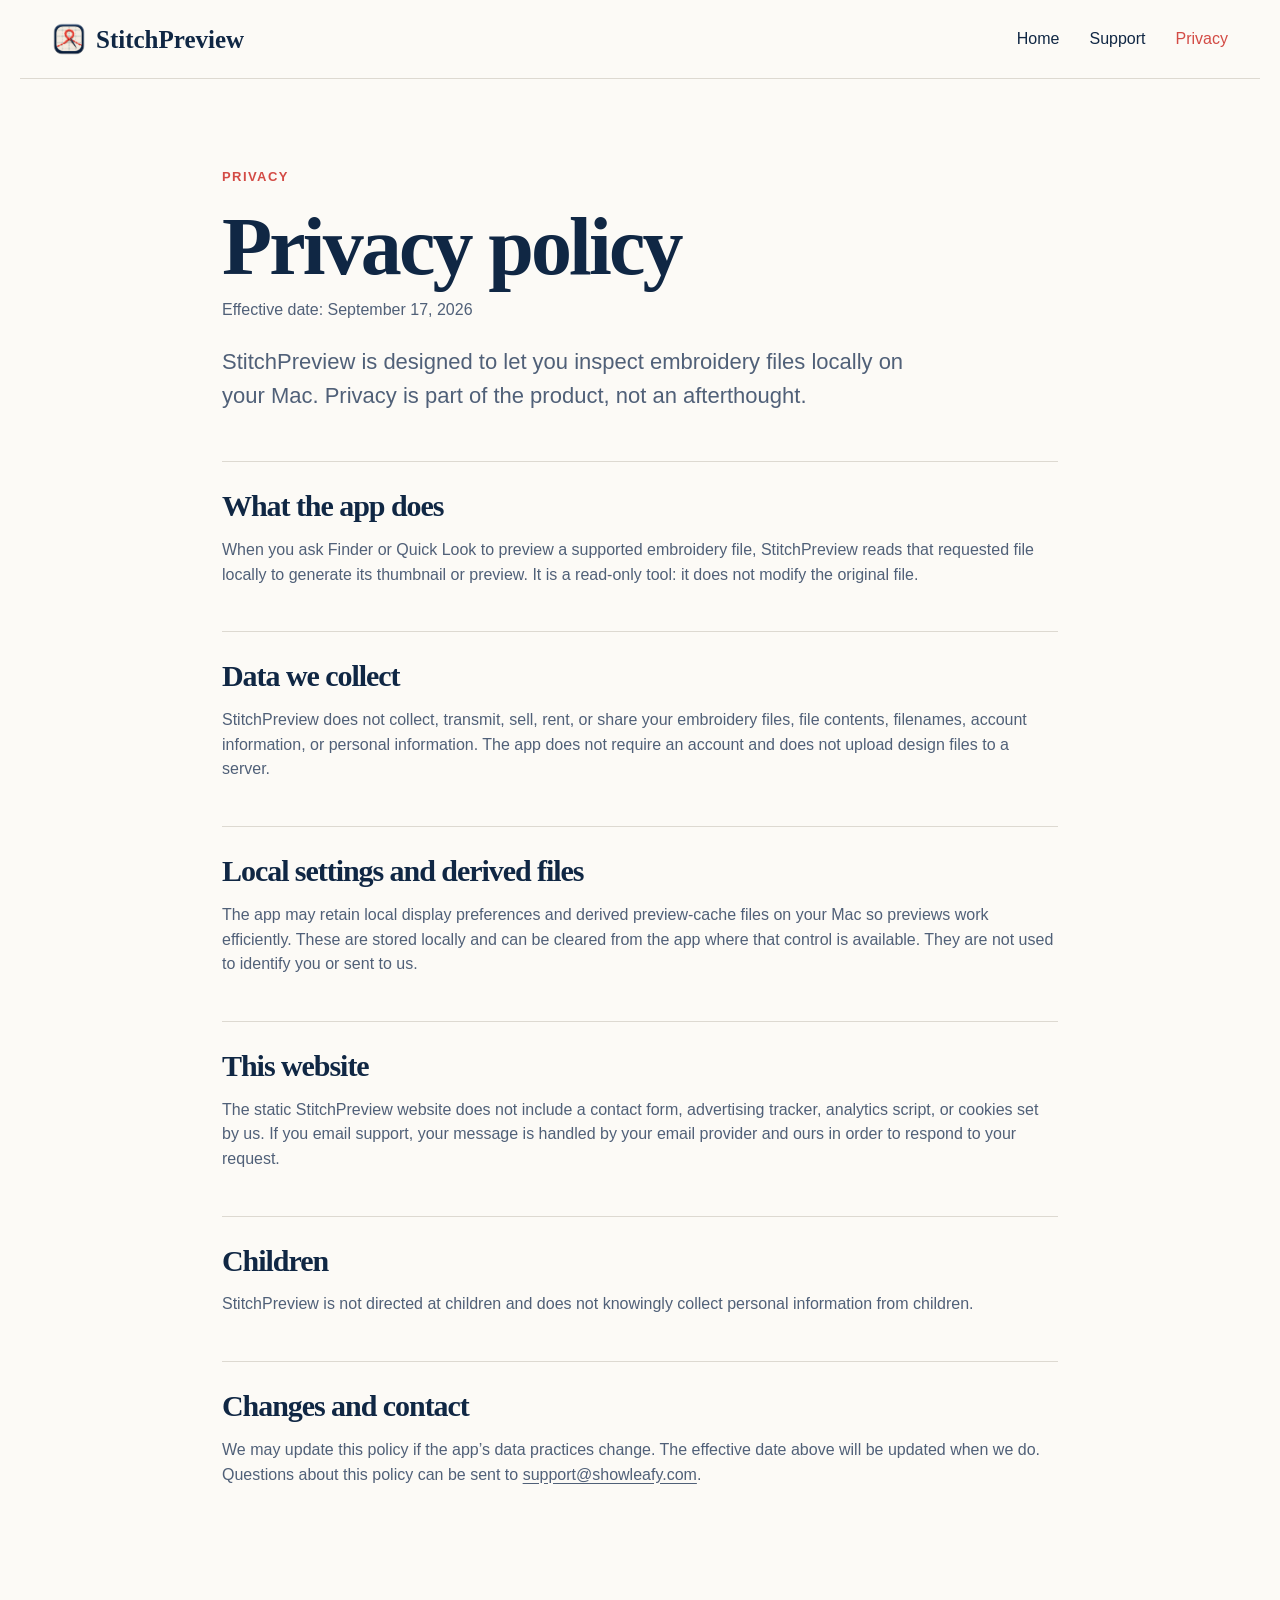
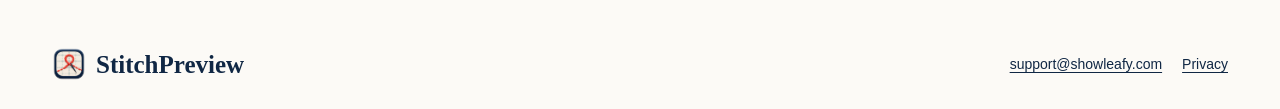
==== web/privacy/index.html @ 26f6e854 "feat: add local StitchPreview website" ====
<!doctype html>
<html lang="en"><head><meta charset="utf-8"><meta name="viewport" content="width=device-width, initial-scale=1"><meta name="description" content="StitchPreview privacy policy."><title>Privacy — StitchPreview</title><link rel="icon" href="../assets/stitchpreview-app-icon.png"><link rel="stylesheet" href="../styles.css"></head><body><header class="site-header"><a class="brand" href="../" aria-label="StitchPreview home"><img src="../assets/stitchpreview-app-icon.png" alt=""><span>StitchPreview</span></a><nav aria-label="Main navigation"><a href="../">Home</a><a href="../support/">Support</a><a aria-current="page" href="./">Privacy</a></nav></header><main class="content-page legal"><p class="overline">Privacy</p><h1>Privacy policy</h1><p class="effective">Effective date: September 17, 2026</p><p class="intro">StitchPreview is designed to let you inspect embroidery files locally on your Mac. Privacy is part of the product, not an afterthought.</p><section><h2>What the app does</h2><p>When you ask Finder or Quick Look to preview a supported embroidery file, StitchPreview reads that requested file locally to generate its thumbnail or preview. It is a read-only tool: it does not modify the original file.</p></section><section><h2>Data we collect</h2><p>StitchPreview does not collect, transmit, sell, rent, or share your embroidery files, file contents, filenames, account information, or personal information. The app does not require an account and does not upload design files to a server.</p></section><section><h2>Local settings and derived files</h2><p>The app may retain local display preferences and derived preview-cache files on your Mac so previews work efficiently. These are stored locally and can be cleared from the app where that control is available. They are not used to identify you or sent to us.</p></section><section><h2>This website</h2><p>The static StitchPreview website does not include a contact form, advertising tracker, analytics script, or cookies set by us. If you email support, your message is handled by your email provider and ours in order to respond to your request.</p></section><section><h2>Children</h2><p>StitchPreview is not directed at children and does not knowingly collect personal information from children.</p></section><section><h2>Changes and contact</h2><p>We may update this policy if the app’s data practices change. The effective date above will be updated when we do. Questions about this policy can be sent to <a href="mailto:support@showleafy.com">support@showleafy.com</a>.</p></section></main><footer><a class="brand" href="../"><img src="../assets/stitchpreview-app-icon.png" alt=""><span>StitchPreview</span></a><div><a href="mailto:support@showleafy.com">support@showleafy.com</a><a href="./">Privacy</a></div></footer></body></html>
---- web/styles.css ----
:root{--paper:#fcfaf6;--paper-deep:#f4efe6;--ink:#102744;--muted:#506078;--line:#ddd9d1;--coral:#d34b45;--teal:#4f8c91;--serif:Georgia,'Times New Roman',serif;--sans:-apple-system,BlinkMacSystemFont,'Segoe UI',sans-serif}*{box-sizing:border-box}html{scroll-behavior:smooth}body{margin:0;background:var(--paper);color:var(--ink);font:16px/1.55 var(--sans)}a{color:inherit;text-underline-offset:3px}.site-header,footer{display:flex;align-items:center;justify-content:space-between;gap:24px;max-width:1240px;margin:auto;padding:22px 32px;border-bottom:1px solid var(--line)}.brand{display:flex;align-items:center;gap:10px;text-decoration:none;font:700 25px/1 var(--serif)}.brand img{width:34px;height:34px;border-radius:9px}.site-header nav{display:flex;gap:30px}.site-header nav a{text-decoration:none;color:var(--ink)}.site-header nav a[aria-current=page],.site-header nav a:hover{color:var(--coral)}.hero{max-width:1240px;margin:auto;padding:80px 32px 72px;display:grid;grid-template-columns:.9fr 1.15fr;gap:50px;align-items:center;background:radial-gradient(circle at 4% 94%,#efd2c280 0 5%,transparent 5.2%),radial-gradient(circle at 95% 4%,#e6d6c180 0 9%,transparent 9.2%)}h1,h2{font-family:var(--serif);line-height:1.05;letter-spacing:-.035em;margin:0 0 18px}.hero h1{font-size:clamp(54px,6vw,90px)}.hero-copy>p{max-width:535px;font-size:22px;line-height:1.42}.actions{display:flex;flex-direction:column;align-items:flex-start;gap:20px;margin-top:32px}.button{display:inline-flex;align-items:center;justify-content:center;min-height:50px;padding:12px 22px;border-radius:12px;background:var(--coral);color:white;text-decoration:none;font-weight:650;box-shadow:0 10px 24px #b5403930}.button.disabled{cursor:default}.text-link{font-weight:650;text-decoration-thickness:1px}.preview-window{overflow:hidden;border:1px solid #d9d6cf;border-radius:16px;background:#fff;box-shadow:0 28px 55px #10274422}.window-top{height:52px;display:flex;align-items:center;gap:8px;padding:0 16px;border-bottom:1px solid #e5e5e5}.window-top span{width:12px;height:12px;border-radius:50%;background:#ef6258}.window-top span+span{background:#e8b632}.window-top span+span+span{background:#52b965}.window-top strong{margin:auto;font-size:13px}.window-body{display:grid;grid-template-columns:120px 1fr 205px;min-height:370px}.window-body aside{display:flex;flex-direction:column;gap:8px;padding:18px 14px;background:#f5f6f7;font-size:11px;color:#586477}.window-body aside b{margin-top:9px;font-size:10px;text-transform:uppercase;color:#8d96a3}.tag:before{content:'';display:inline-block;width:7px;height:7px;border-radius:50%;margin-right:6px;background:var(--coral)}.tag.teal:before{background:var(--teal)}.file-grid{display:grid;grid-template-columns:repeat(2,1fr);gap:11px;padding:22px;background:#fff}.file{display:flex;flex-direction:column;align-items:center;justify-content:center;gap:8px;border-radius:8px;font-size:10px}.file.selected{outline:2px solid #6ba8eb;background:#eff7ff}.flower{width:46px;height:46px;display:inline-block;border-radius:50%;background:radial-gradient(circle,#f5c84c 0 19%,transparent 20%),conic-gradient(from 0deg,#df5a55 0 11%,transparent 11% 16%,#df5a55 16% 28%,transparent 28% 33%,#df5a55 33% 45%,transparent 45% 50%,#df5a55 50% 62%,transparent 62% 67%,#df5a55 67% 79%,transparent 79% 84%,#df5a55 84% 96%,transparent 96%);filter:drop-shadow(0 2px 2px #10274422)}.flower.blue{background:radial-gradient(circle,#f5c84c 0 16%,transparent 17%),conic-gradient(#5b8eb0 0 10%,transparent 10% 17%,#5b8eb0 17% 27%,transparent 27% 34%,#5b8eb0 34% 44%,transparent 44% 51%,#5b8eb0 51% 61%,transparent 61% 68%,#5b8eb0 68% 78%,transparent 78% 85%,#5b8eb0 85% 95%,transparent 95%)}.flower.green{background:radial-gradient(circle,#eab65c 0 16%,transparent 17%),conic-gradient(#6e9c72 0 10%,transparent 10% 17%,#6e9c72 17% 27%,transparent 27% 34%,#6e9c72 34% 44%,transparent 44% 51%,#6e9c72 51% 61%,transparent 61% 68%,#6e9c72 68% 78%,transparent 78% 85%,#6e9c72 85% 95%,transparent 95%)}.flower.coral{background:radial-gradient(circle,#fff3e2 0 16%,transparent 17%),conic-gradient(#de856a 0 10%,transparent 10% 17%,#de856a 17% 27%,transparent 27% 34%,#de856a 34% 44%,transparent 44% 51%,#de856a 51% 61%,transparent 61% 68%,#de856a 68% 78%,transparent 78% 85%,#de856a 85% 95%,transparent 95%)}.large{width:125px;height:125px}.inspector{padding:18px;background:#fcfcfc;border-left:1px solid #e5e5e5}.fabric{display:flex;align-items:center;justify-content:center;min-height:135px;background:#f4eee3;border:1px solid #e6dccb;border-radius:7px}.inspector h2{margin:16px 0 2px;font:700 16px var(--sans);letter-spacing:0}.inspector p{margin:0;color:#687489;font-size:11px}.inspector dl{border-top:1px solid #ddd;margin-top:14px;padding-top:8px;font-size:11px}.inspector dl div{display:flex;justify-content:space-between}.inspector dt{color:#637087}.inspector dd{margin:0}.feature-pair{display:grid;grid-template-columns:1fr 1fr;max-width:1240px;margin:auto;border-top:1px solid var(--line)}.feature-pair article{display:flex;align-items:center;gap:26px;padding:52px 52px;border-right:1px solid var(--line)}.feature-pair article:last-child{border:0}.feature-pair h2,.privacy-band h2{font-size:31px}.feature-pair p,.privacy-band p{margin:0;color:var(--muted)}.mini-files{display:grid;grid-template-columns:repeat(2,50px);gap:8px;padding:13px;border:1px solid #dedbd5;border-radius:16px;background:#fff;box-shadow:0 10px 24px #10274412}.mini-files .flower{width:45px;height:45px}.quicklook{position:relative;display:grid;place-items:center;width:120px;height:120px;background:#f2ede4;border:1px solid #dedbd5;border-radius:16px;box-shadow:0 10px 24px #10274412}.quicklook .flower{width:82px;height:82px}.quicklook span{position:absolute;right:-12px;bottom:-12px;width:38px;height:38px;display:grid;place-items:center;background:#fff;border:1px solid #ddd;border-radius:50%;font-size:22px}.privacy-band{display:grid;grid-template-columns:auto 1fr auto;align-items:center;gap:25px;max-width:1240px;margin:auto;padding:48px 52px;border-top:1px solid var(--line);border-bottom:1px solid var(--line)}.lock{display:grid;place-items:center;width:72px;height:72px;border-radius:50%;background:#f4dfda;color:var(--coral);font-size:36px}.availability{text-align:center;padding:65px 24px;background:var(--paper-deep)}.availability p{font:32px/1.15 var(--serif);margin:0 0 14px}.availability a{color:var(--coral);font-weight:650}footer{border:0;padding-block:28px}footer>div{display:flex;gap:20px;font-size:14px}.content-page{max-width:900px;margin:auto;padding:88px 32px}.overline{color:var(--coral);font-size:13px;font-weight:750;letter-spacing:.11em;text-transform:uppercase;margin:0 0 17px}.content-page h1{font-size:clamp(54px,7vw,82px);max-width:780px}.intro{max-width:720px;font-size:22px;color:var(--muted)}.contact-callout{margin:54px 0 48px;padding:38px;background:var(--ink);color:#fff;border-radius:18px}.contact-callout h2{font-size:35px}.contact-callout p{font-size:18px;max-width:650px}.contact-callout .button{margin-top:8px;background:var(--coral)}.support-grid{display:grid;grid-template-columns:1fr 1fr;gap:0;border-top:1px solid var(--line);border-left:1px solid var(--line)}.support-grid article{padding:32px;border-right:1px solid var(--line);border-bottom:1px solid var(--line)}.support-grid h2,.legal h2{font-size:30px}.support-grid p,.support-grid ol,.legal section p{color:var(--muted)}.support-grid ol{padding-left:20px}.effective{color:var(--muted);margin-top:-10px}.legal section{padding:28px 0;border-top:1px solid var(--line)}.legal section:first-of-type{margin-top:48px}.legal h2{margin-bottom:10px}@media(max-width:840px){.site-header,footer{padding:18px 20px}.hero{grid-template-columns:1fr;padding:55px 20px}.preview-window{max-width:600px}.feature-pair{grid-template-columns:1fr}.feature-pair article{border-right:0;border-bottom:1px solid var(--line);padding:38px 26px}.privacy-band{grid-template-columns:auto 1fr;padding:38px 26px}.privacy-band .text-link{grid-column:2}.support-grid{grid-template-columns:1fr}.content-page{padding:60px 22px}.window-body{grid-template-columns:90px 1fr}.inspector{display:none}}@media(max-width:520px){.site-header nav{gap:14px;font-size:14px}.brand{font-size:21px}.hero h1{font-size:52px}.window-body aside{display:none}.window-body{grid-template-columns:1fr}.file-grid{grid-template-columns:repeat(4,1fr);padding:16px}.file .flower{width:36px;height:36px}.feature-pair article{flex-direction:column;align-items:flex-start}.privacy-band{grid-template-columns:auto 1fr}.privacy-band h2{font-size:28px}footer{align-items:flex-start;flex-direction:column}footer>div{flex-direction:column;gap:5px}.support-grid article{padding:26px}.content-page h1{font-size:52px}}
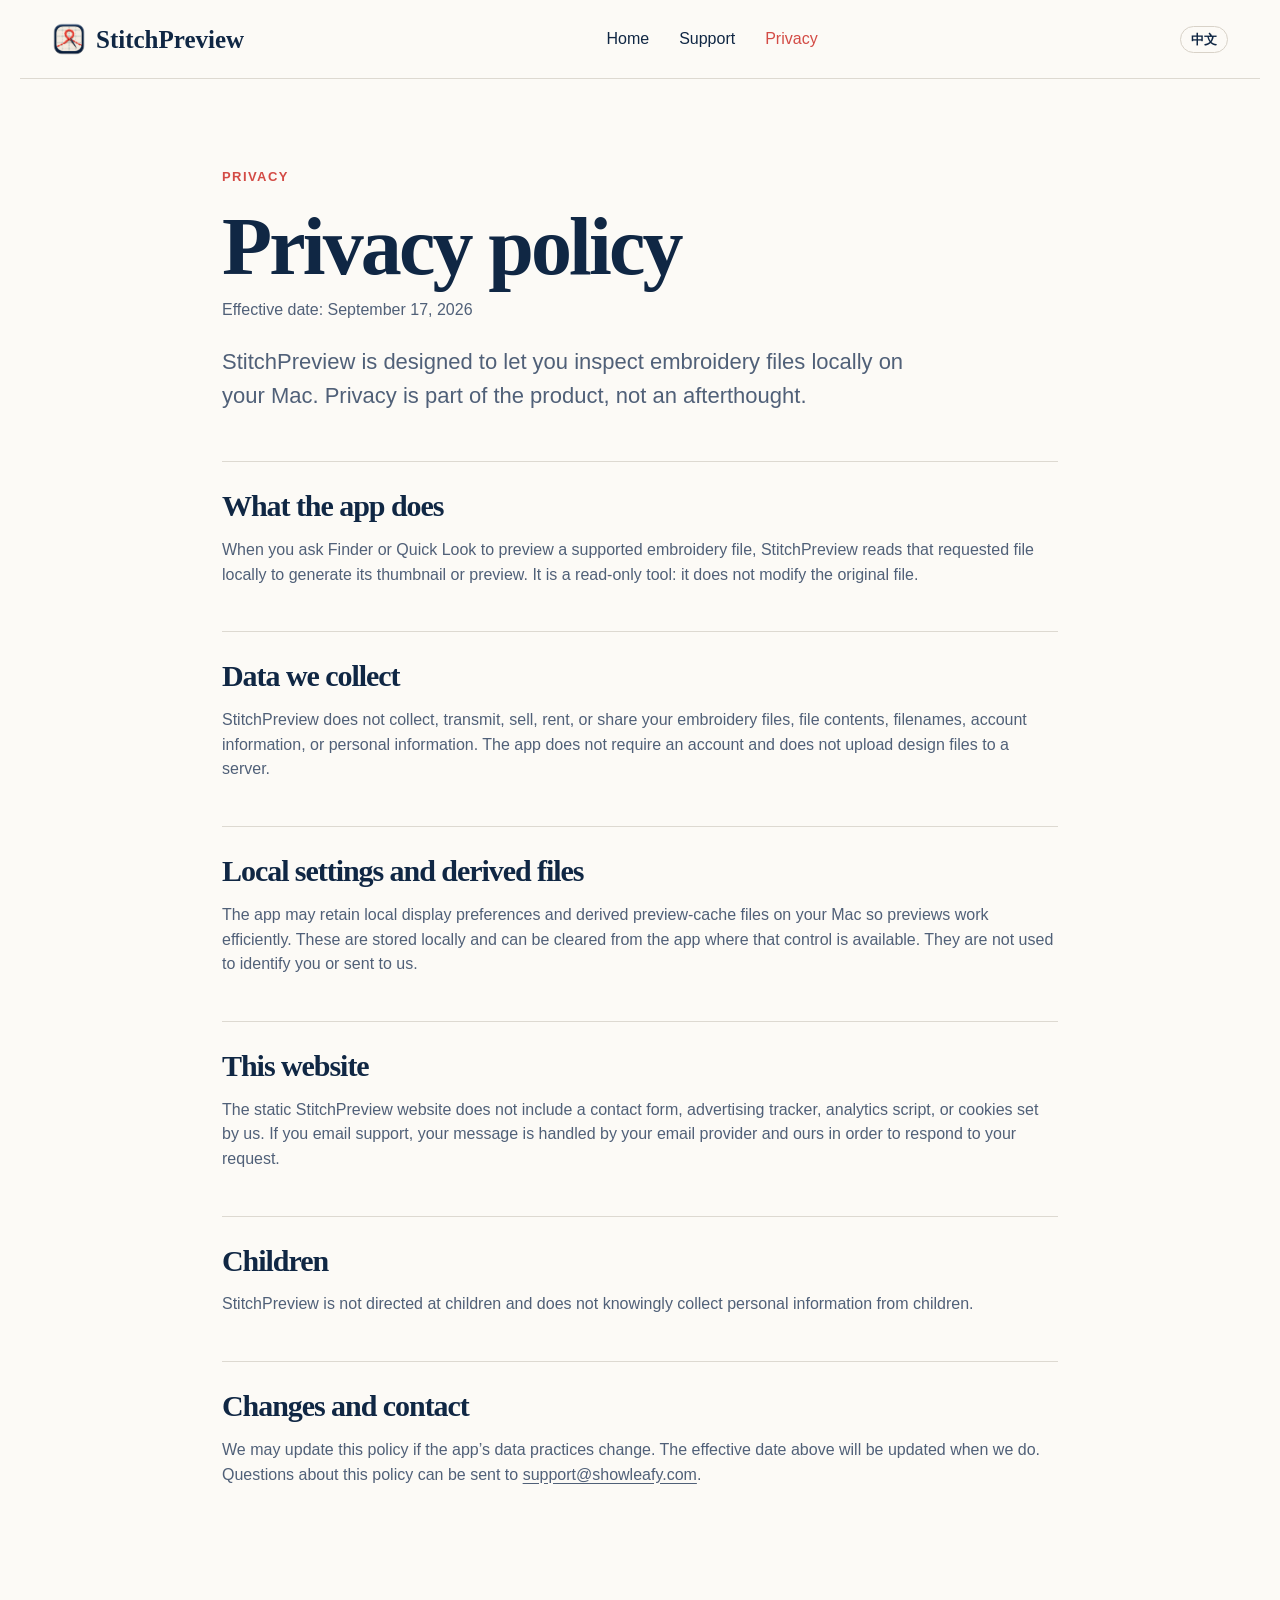
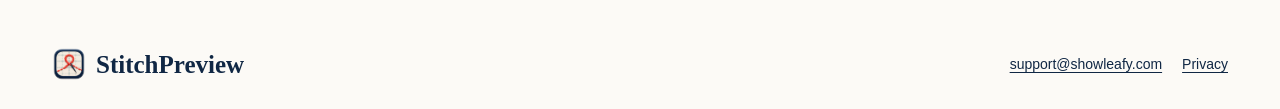
==== commit 81033cf1: "feat: add Simplified Chinese website toggle" ====
--- a/web/privacy/index.html
+++ b/web/privacy/index.html
@@ -1,2 +1,3 @@
 <!doctype html>
+<script defer src="../language-toggle.js" data-i18n="languageRuntime"></script>
 <html lang="en"><head><meta charset="utf-8"><meta name="viewport" content="width=device-width, initial-scale=1"><meta name="description" content="StitchPreview privacy policy."><title>Privacy — StitchPreview</title><link rel="icon" href="../assets/stitchpreview-app-icon.png"><link rel="stylesheet" href="../styles.css"></head><body><header class="site-header"><a class="brand" href="../" aria-label="StitchPreview home"><img src="../assets/stitchpreview-app-icon.png" alt=""><span>StitchPreview</span></a><nav aria-label="Main navigation"><a href="../">Home</a><a href="../support/">Support</a><a aria-current="page" href="./">Privacy</a></nav></header><main class="content-page legal"><p class="overline">Privacy</p><h1>Privacy policy</h1><p class="effective">Effective date: September 17, 2026</p><p class="intro">StitchPreview is designed to let you inspect embroidery files locally on your Mac. Privacy is part of the product, not an afterthought.</p><section><h2>What the app does</h2><p>When you ask Finder or Quick Look to preview a supported embroidery file, StitchPreview reads that requested file locally to generate its thumbnail or preview. It is a read-only tool: it does not modify the original file.</p></section><section><h2>Data we collect</h2><p>StitchPreview does not collect, transmit, sell, rent, or share your embroidery files, file contents, filenames, account information, or personal information. The app does not require an account and does not upload design files to a server.</p></section><section><h2>Local settings and derived files</h2><p>The app may retain local display preferences and derived preview-cache files on your Mac so previews work efficiently. These are stored locally and can be cleared from the app where that control is available. They are not used to identify you or sent to us.</p></section><section><h2>This website</h2><p>The static StitchPreview website does not include a contact form, advertising tracker, analytics script, or cookies set by us. If you email support, your message is handled by your email provider and ours in order to respond to your request.</p></section><section><h2>Children</h2><p>StitchPreview is not directed at children and does not knowingly collect personal information from children.</p></section><section><h2>Changes and contact</h2><p>We may update this policy if the app’s data practices change. The effective date above will be updated when we do. Questions about this policy can be sent to <a href="mailto:support@showleafy.com">support@showleafy.com</a>.</p></section></main><footer><a class="brand" href="../"><img src="../assets/stitchpreview-app-icon.png" alt=""><span>StitchPreview</span></a><div><a href="mailto:support@showleafy.com">support@showleafy.com</a><a href="./">Privacy</a></div></footer></body></html>
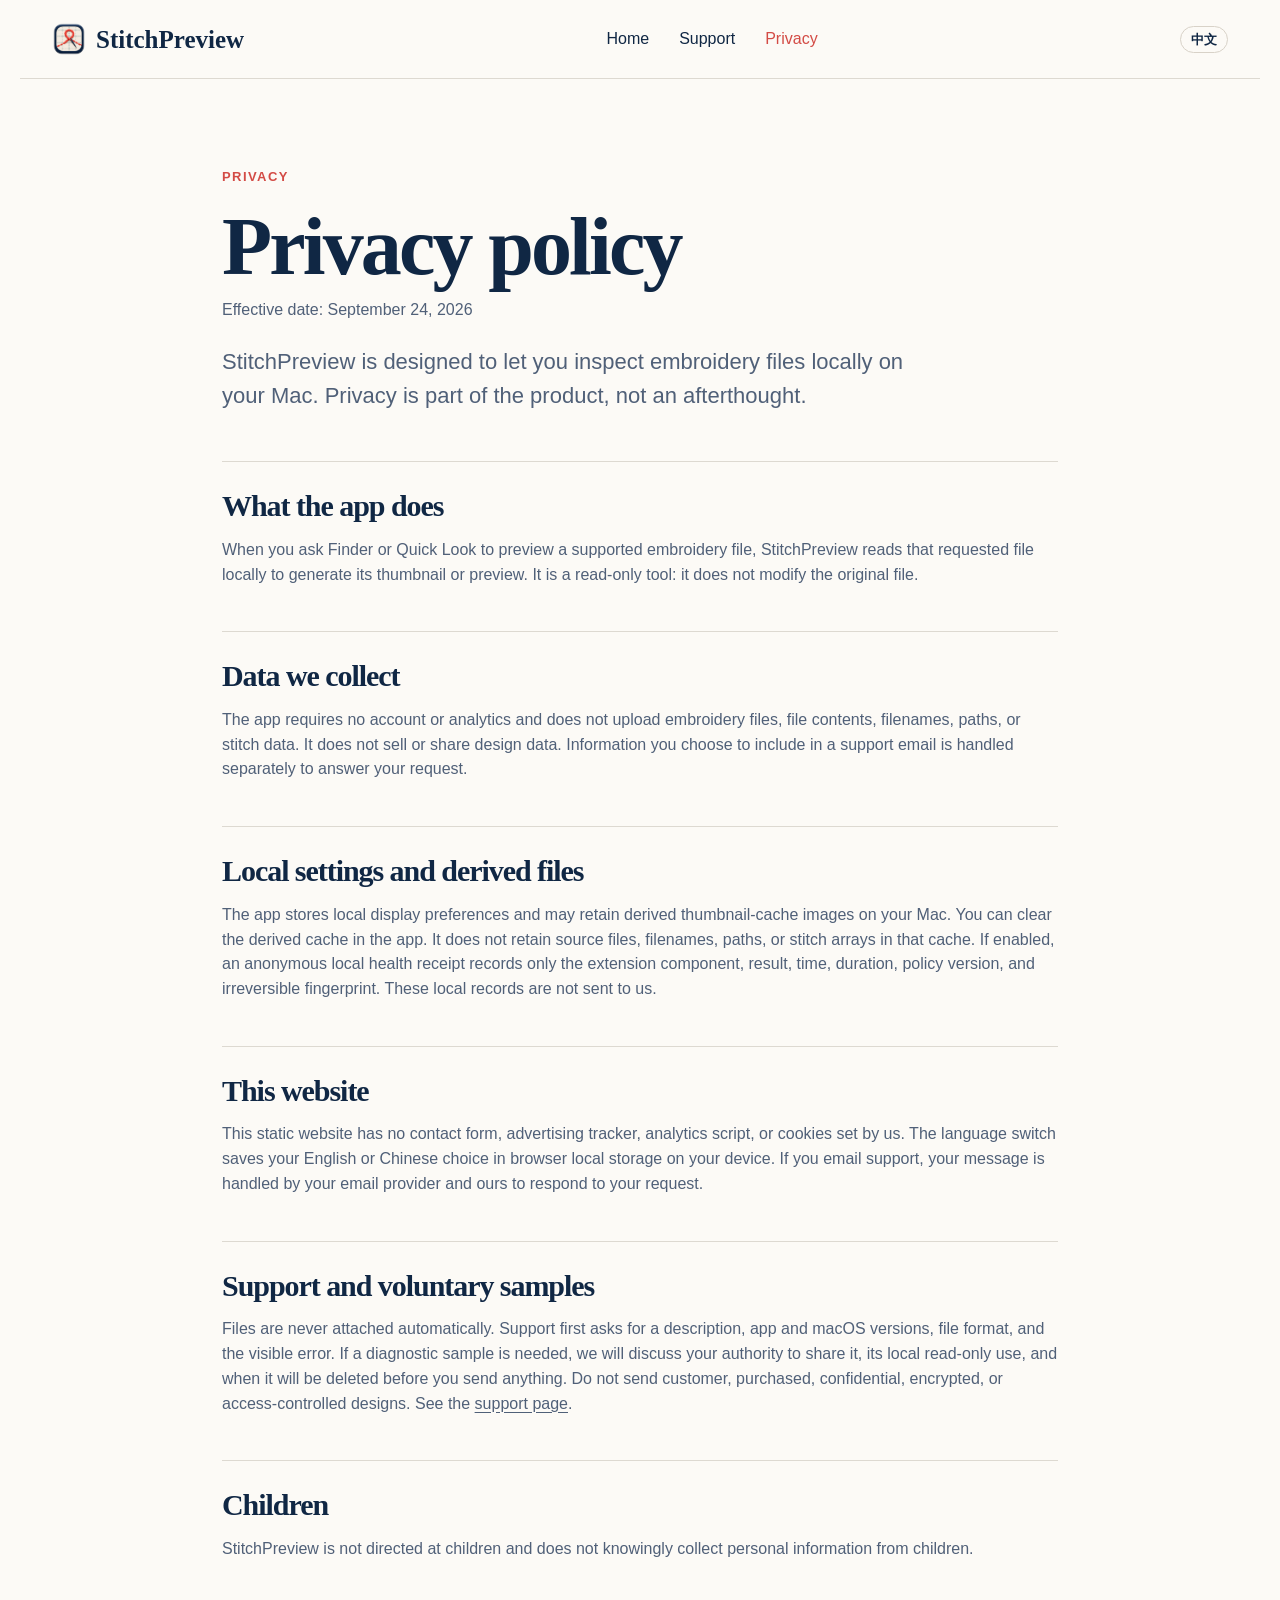
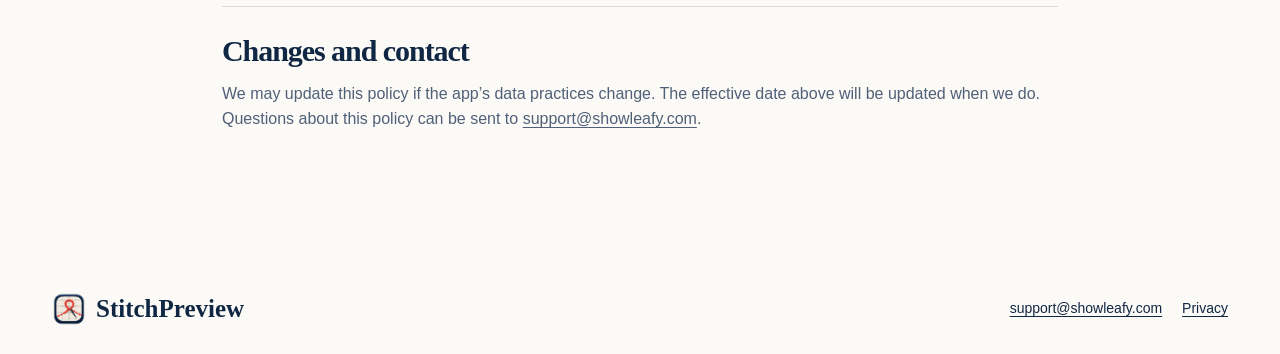
==== commit b1f5853e: "WEB-CONTENT-001: align site copy with admitted formats and privacy" ====
--- a/web/privacy/index.html
+++ b/web/privacy/index.html
@@ -1,3 +1,3 @@
 <!doctype html>
 <script defer src="../language-toggle.js" data-i18n="languageRuntime"></script>
-<html lang="en"><head><meta charset="utf-8"><meta name="viewport" content="width=device-width, initial-scale=1"><meta name="description" content="StitchPreview privacy policy."><title>Privacy — StitchPreview</title><link rel="icon" href="../assets/stitchpreview-app-icon.png"><link rel="stylesheet" href="../styles.css"></head><body><header class="site-header"><a class="brand" href="../" aria-label="StitchPreview home"><img src="../assets/stitchpreview-app-icon.png" alt=""><span>StitchPreview</span></a><nav aria-label="Main navigation"><a href="../">Home</a><a href="../support/">Support</a><a aria-current="page" href="./">Privacy</a></nav></header><main class="content-page legal"><p class="overline">Privacy</p><h1>Privacy policy</h1><p class="effective">Effective date: September 17, 2026</p><p class="intro">StitchPreview is designed to let you inspect embroidery files locally on your Mac. Privacy is part of the product, not an afterthought.</p><section><h2>What the app does</h2><p>When you ask Finder or Quick Look to preview a supported embroidery file, StitchPreview reads that requested file locally to generate its thumbnail or preview. It is a read-only tool: it does not modify the original file.</p></section><section><h2>Data we collect</h2><p>StitchPreview does not collect, transmit, sell, rent, or share your embroidery files, file contents, filenames, account information, or personal information. The app does not require an account and does not upload design files to a server.</p></section><section><h2>Local settings and derived files</h2><p>The app may retain local display preferences and derived preview-cache files on your Mac so previews work efficiently. These are stored locally and can be cleared from the app where that control is available. They are not used to identify you or sent to us.</p></section><section><h2>This website</h2><p>The static StitchPreview website does not include a contact form, advertising tracker, analytics script, or cookies set by us. If you email support, your message is handled by your email provider and ours in order to respond to your request.</p></section><section><h2>Children</h2><p>StitchPreview is not directed at children and does not knowingly collect personal information from children.</p></section><section><h2>Changes and contact</h2><p>We may update this policy if the app’s data practices change. The effective date above will be updated when we do. Questions about this policy can be sent to <a href="mailto:support@showleafy.com">support@showleafy.com</a>.</p></section></main><footer><a class="brand" href="../"><img src="../assets/stitchpreview-app-icon.png" alt=""><span>StitchPreview</span></a><div><a href="mailto:support@showleafy.com">support@showleafy.com</a><a href="./">Privacy</a></div></footer></body></html>
+<html lang="en"><head><meta charset="utf-8"><meta name="viewport" content="width=device-width, initial-scale=1"><meta name="description" content="StitchPreview privacy policy."><title>Privacy — StitchPreview</title><link rel="icon" href="../assets/stitchpreview-app-icon.png"><link rel="stylesheet" href="../styles.css"></head><body><header class="site-header"><a class="brand" href="../" aria-label="StitchPreview home"><img src="../assets/stitchpreview-app-icon.png" alt=""><span>StitchPreview</span></a><nav aria-label="Main navigation"><a href="../">Home</a><a href="../support/">Support</a><a aria-current="page" href="./">Privacy</a></nav></header><main class="content-page legal"><p class="overline">Privacy</p><h1>Privacy policy</h1><p class="effective">Effective date: September 24, 2026</p><p class="intro">StitchPreview is designed to let you inspect embroidery files locally on your Mac. Privacy is part of the product, not an afterthought.</p><section><h2>What the app does</h2><p>When you ask Finder or Quick Look to preview a supported embroidery file, StitchPreview reads that requested file locally to generate its thumbnail or preview. It is a read-only tool: it does not modify the original file.</p></section><section><h2>Data we collect</h2><p>The app requires no account or analytics and does not upload embroidery files, file contents, filenames, paths, or stitch data. It does not sell or share design data. Information you choose to include in a support email is handled separately to answer your request.</p></section><section><h2>Local settings and derived files</h2><p>The app stores local display preferences and may retain derived thumbnail-cache images on your Mac. You can clear the derived cache in the app. It does not retain source files, filenames, paths, or stitch arrays in that cache. If enabled, an anonymous local health receipt records only the extension component, result, time, duration, policy version, and irreversible fingerprint. These local records are not sent to us.</p></section><section><h2>This website</h2><p>This static website has no contact form, advertising tracker, analytics script, or cookies set by us. The language switch saves your English or Chinese choice in browser local storage on your device. If you email support, your message is handled by your email provider and ours to respond to your request.</p></section><section><h2>Support and voluntary samples</h2><p>Files are never attached automatically. Support first asks for a description, app and macOS versions, file format, and the visible error. If a diagnostic sample is needed, we will discuss your authority to share it, its local read-only use, and when it will be deleted before you send anything. Do not send customer, purchased, confidential, encrypted, or access-controlled designs. See the <a href="../support/">support page</a>.</p></section><section><h2>Children</h2><p>StitchPreview is not directed at children and does not knowingly collect personal information from children.</p></section><section><h2>Changes and contact</h2><p>We may update this policy if the app’s data practices change. The effective date above will be updated when we do. Questions about this policy can be sent to <a href="mailto:support@showleafy.com">support@showleafy.com</a>.</p></section></main><footer><a class="brand" href="../"><img src="../assets/stitchpreview-app-icon.png" alt=""><span>StitchPreview</span></a><div><a href="mailto:support@showleafy.com">support@showleafy.com</a><a href="./">Privacy</a></div></footer></body></html>
--- a/web/styles.css
+++ b/web/styles.css
@@ -1 +1,4 @@
 :root{--paper:#fcfaf6;--paper-deep:#f4efe6;--ink:#102744;--muted:#506078;--line:#ddd9d1;--coral:#d34b45;--teal:#4f8c91;--serif:Georgia,'Times New Roman',serif;--sans:-apple-system,BlinkMacSystemFont,'Segoe UI',sans-serif}*{box-sizing:border-box}html{scroll-behavior:smooth}body{margin:0;background:var(--paper);color:var(--ink);font:16px/1.55 var(--sans)}a{color:inherit;text-underline-offset:3px}.site-header,footer{display:flex;align-items:center;justify-content:space-between;gap:24px;max-width:1240px;margin:auto;padding:22px 32px;border-bottom:1px solid var(--line)}.brand{display:flex;align-items:center;gap:10px;text-decoration:none;font:700 25px/1 var(--serif)}.brand img{width:34px;height:34px;border-radius:9px}.site-header nav{display:flex;gap:30px}.site-header nav a{text-decoration:none;color:var(--ink)}.site-header nav a[aria-current=page],.site-header nav a:hover{color:var(--coral)}.hero{max-width:1240px;margin:auto;padding:80px 32px 72px;display:grid;grid-template-columns:.9fr 1.15fr;gap:50px;align-items:center;background:radial-gradient(circle at 4% 94%,#efd2c280 0 5%,transparent 5.2%),radial-gradient(circle at 95% 4%,#e6d6c180 0 9%,transparent 9.2%)}h1,h2{font-family:var(--serif);line-height:1.05;letter-spacing:-.035em;margin:0 0 18px}.hero h1{font-size:clamp(54px,6vw,90px)}.hero-copy>p{max-width:535px;font-size:22px;line-height:1.42}.actions{display:flex;flex-direction:column;align-items:flex-start;gap:20px;margin-top:32px}.button{display:inline-flex;align-items:center;justify-content:center;min-height:50px;padding:12px 22px;border-radius:12px;background:var(--coral);color:white;text-decoration:none;font-weight:650;box-shadow:0 10px 24px #b5403930}.button.disabled{cursor:default}.text-link{font-weight:650;text-decoration-thickness:1px}.preview-window{overflow:hidden;border:1px solid #d9d6cf;border-radius:16px;background:#fff;box-shadow:0 28px 55px #10274422}.window-top{height:52px;display:flex;align-items:center;gap:8px;padding:0 16px;border-bottom:1px solid #e5e5e5}.window-top span{width:12px;height:12px;border-radius:50%;background:#ef6258}.window-top span+span{background:#e8b632}.window-top span+span+span{background:#52b965}.window-top strong{margin:auto;font-size:13px}.window-body{display:grid;grid-template-columns:120px 1fr 205px;min-height:370px}.window-body aside{display:flex;flex-direction:column;gap:8px;padding:18px 14px;background:#f5f6f7;font-size:11px;color:#586477}.window-body aside b{margin-top:9px;font-size:10px;text-transform:uppercase;color:#8d96a3}.tag:before{content:'';display:inline-block;width:7px;height:7px;border-radius:50%;margin-right:6px;background:var(--coral)}.tag.teal:before{background:var(--teal)}.file-grid{display:grid;grid-template-columns:repeat(2,1fr);gap:11px;padding:22px;background:#fff}.file{display:flex;flex-direction:column;align-items:center;justify-content:center;gap:8px;border-radius:8px;font-size:10px}.file.selected{outline:2px solid #6ba8eb;background:#eff7ff}.flower{width:46px;height:46px;display:inline-block;border-radius:50%;background:radial-gradient(circle,#f5c84c 0 19%,transparent 20%),conic-gradient(from 0deg,#df5a55 0 11%,transparent 11% 16%,#df5a55 16% 28%,transparent 28% 33%,#df5a55 33% 45%,transparent 45% 50%,#df5a55 50% 62%,transparent 62% 67%,#df5a55 67% 79%,transparent 79% 84%,#df5a55 84% 96%,transparent 96%);filter:drop-shadow(0 2px 2px #10274422)}.flower.blue{background:radial-gradient(circle,#f5c84c 0 16%,transparent 17%),conic-gradient(#5b8eb0 0 10%,transparent 10% 17%,#5b8eb0 17% 27%,transparent 27% 34%,#5b8eb0 34% 44%,transparent 44% 51%,#5b8eb0 51% 61%,transparent 61% 68%,#5b8eb0 68% 78%,transparent 78% 85%,#5b8eb0 85% 95%,transparent 95%)}.flower.green{background:radial-gradient(circle,#eab65c 0 16%,transparent 17%),conic-gradient(#6e9c72 0 10%,transparent 10% 17%,#6e9c72 17% 27%,transparent 27% 34%,#6e9c72 34% 44%,transparent 44% 51%,#6e9c72 51% 61%,transparent 61% 68%,#6e9c72 68% 78%,transparent 78% 85%,#6e9c72 85% 95%,transparent 95%)}.flower.coral{background:radial-gradient(circle,#fff3e2 0 16%,transparent 17%),conic-gradient(#de856a 0 10%,transparent 10% 17%,#de856a 17% 27%,transparent 27% 34%,#de856a 34% 44%,transparent 44% 51%,#de856a 51% 61%,transparent 61% 68%,#de856a 68% 78%,transparent 78% 85%,#de856a 85% 95%,transparent 95%)}.large{width:125px;height:125px}.inspector{padding:18px;background:#fcfcfc;border-left:1px solid #e5e5e5}.fabric{display:flex;align-items:center;justify-content:center;min-height:135px;background:#f4eee3;border:1px solid #e6dccb;border-radius:7px}.inspector h2{margin:16px 0 2px;font:700 16px var(--sans);letter-spacing:0}.inspector p{margin:0;color:#687489;font-size:11px}.inspector dl{border-top:1px solid #ddd;margin-top:14px;padding-top:8px;font-size:11px}.inspector dl div{display:flex;justify-content:space-between}.inspector dt{color:#637087}.inspector dd{margin:0}.feature-pair{display:grid;grid-template-columns:1fr 1fr;max-width:1240px;margin:auto;border-top:1px solid var(--line)}.feature-pair article{display:flex;align-items:center;gap:26px;padding:52px 52px;border-right:1px solid var(--line)}.feature-pair article:last-child{border:0}.feature-pair h2,.privacy-band h2{font-size:31px}.feature-pair p,.privacy-band p{margin:0;color:var(--muted)}.mini-files{display:grid;grid-template-columns:repeat(2,50px);gap:8px;padding:13px;border:1px solid #dedbd5;border-radius:16px;background:#fff;box-shadow:0 10px 24px #10274412}.mini-files .flower{width:45px;height:45px}.quicklook{position:relative;display:grid;place-items:center;width:120px;height:120px;background:#f2ede4;border:1px solid #dedbd5;border-radius:16px;box-shadow:0 10px 24px #10274412}.quicklook .flower{width:82px;height:82px}.quicklook span{position:absolute;right:-12px;bottom:-12px;width:38px;height:38px;display:grid;place-items:center;background:#fff;border:1px solid #ddd;border-radius:50%;font-size:22px}.privacy-band{display:grid;grid-template-columns:auto 1fr auto;align-items:center;gap:25px;max-width:1240px;margin:auto;padding:48px 52px;border-top:1px solid var(--line);border-bottom:1px solid var(--line)}.lock{display:grid;place-items:center;width:72px;height:72px;border-radius:50%;background:#f4dfda;color:var(--coral);font-size:36px}.availability{text-align:center;padding:65px 24px;background:var(--paper-deep)}.availability p{font:32px/1.15 var(--serif);margin:0 0 14px}.availability a{color:var(--coral);font-weight:650}footer{border:0;padding-block:28px}footer>div{display:flex;gap:20px;font-size:14px}.content-page{max-width:900px;margin:auto;padding:88px 32px}.overline{color:var(--coral);font-size:13px;font-weight:750;letter-spacing:.11em;text-transform:uppercase;margin:0 0 17px}.content-page h1{font-size:clamp(54px,7vw,82px);max-width:780px}.intro{max-width:720px;font-size:22px;color:var(--muted)}.contact-callout{margin:54px 0 48px;padding:38px;background:var(--ink);color:#fff;border-radius:18px}.contact-callout h2{font-size:35px}.contact-callout p{font-size:18px;max-width:650px}.contact-callout .button{margin-top:8px;background:var(--coral)}.support-grid{display:grid;grid-template-columns:1fr 1fr;gap:0;border-top:1px solid var(--line);border-left:1px solid var(--line)}.support-grid article{padding:32px;border-right:1px solid var(--line);border-bottom:1px solid var(--line)}.support-grid h2,.legal h2{font-size:30px}.support-grid p,.support-grid ol,.legal section p{color:var(--muted)}.support-grid ol{padding-left:20px}.effective{color:var(--muted);margin-top:-10px}.legal section{padding:28px 0;border-top:1px solid var(--line)}.legal section:first-of-type{margin-top:48px}.legal h2{margin-bottom:10px}@media(max-width:840px){.site-header,footer{padding:18px 20px}.hero{grid-template-columns:1fr;padding:55px 20px}.preview-window{max-width:600px}.feature-pair{grid-template-columns:1fr}.feature-pair article{border-right:0;border-bottom:1px solid var(--line);padding:38px 26px}.privacy-band{grid-template-columns:auto 1fr;padding:38px 26px}.privacy-band .text-link{grid-column:2}.support-grid{grid-template-columns:1fr}.content-page{padding:60px 22px}.window-body{grid-template-columns:90px 1fr}.inspector{display:none}}@media(max-width:520px){.site-header nav{gap:14px;font-size:14px}.brand{font-size:21px}.hero h1{font-size:52px}.window-body aside{display:none}.window-body{grid-template-columns:1fr}.file-grid{grid-template-columns:repeat(4,1fr);padding:16px}.file .flower{width:36px;height:36px}.feature-pair article{flex-direction:column;align-items:flex-start}.privacy-band{grid-template-columns:auto 1fr}.privacy-band h2{font-size:28px}footer{align-items:flex-start;flex-direction:column}footer>div{flex-direction:column;gap:5px}.support-grid article{padding:26px}.content-page h1{font-size:52px}}
+
+.illustration-note{margin:0;padding:8px 14px;border-top:1px solid #e5e5e5;background:#fcfcfc;color:var(--muted);font-size:12px;text-align:center}
+.support-grid .formats-card,.support-grid article:last-child{grid-column:1/-1}.support-grid .formats-card p{max-width:760px;margin:0 0 12px}.support-grid .formats-card p:last-child{margin-bottom:0}
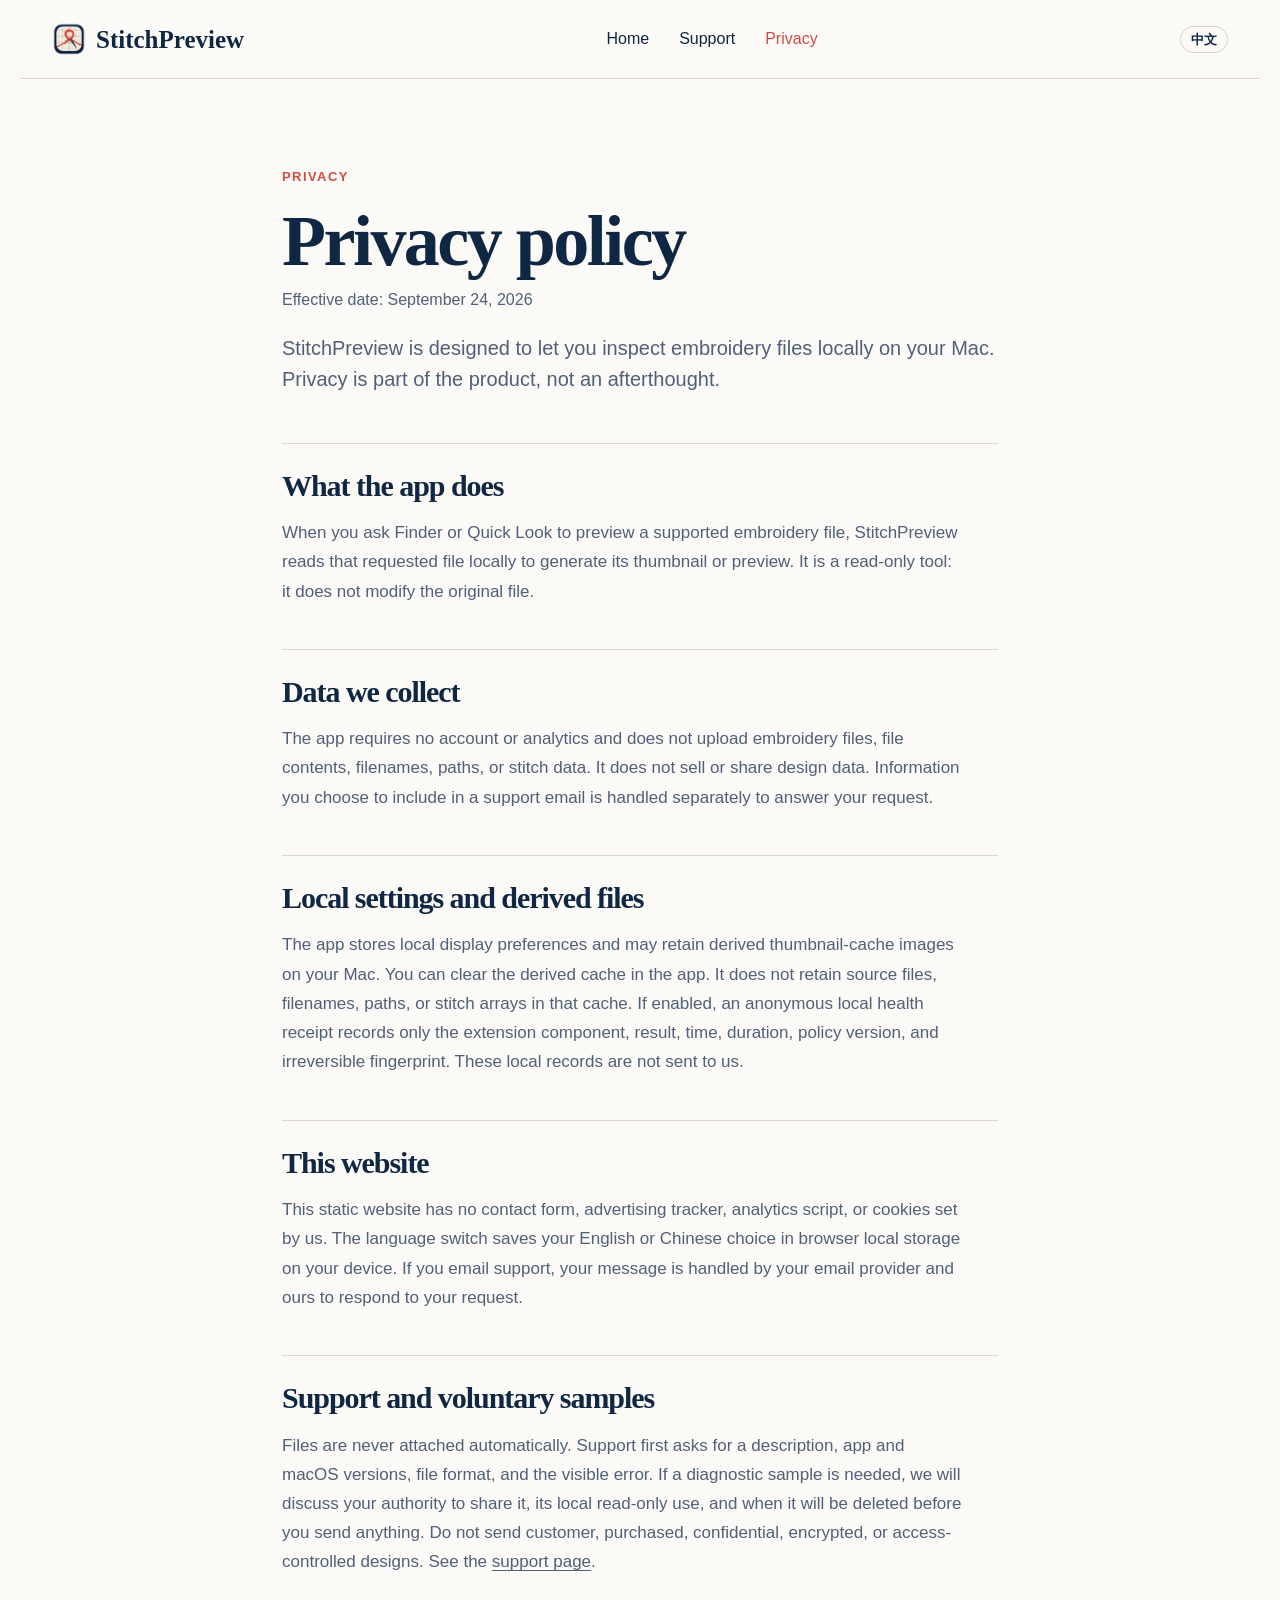
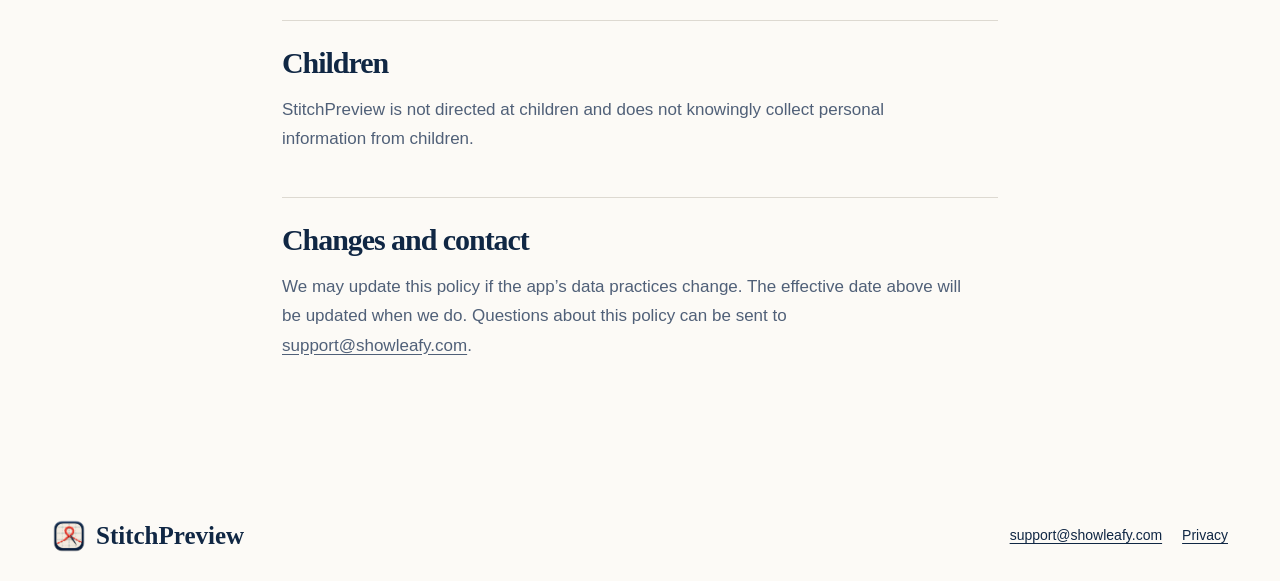
==== commit 2a42e19b: "WEB-DESIGN-001: refine responsive layout and format hierarchy" ====
--- a/web/privacy/index.html
+++ b/web/privacy/index.html
@@ -1,3 +1,2 @@
 <!doctype html>
-<script defer src="../language-toggle.js" data-i18n="languageRuntime"></script>
-<html lang="en"><head><meta charset="utf-8"><meta name="viewport" content="width=device-width, initial-scale=1"><meta name="description" content="StitchPreview privacy policy."><title>Privacy — StitchPreview</title><link rel="icon" href="../assets/stitchpreview-app-icon.png"><link rel="stylesheet" href="../styles.css"></head><body><header class="site-header"><a class="brand" href="../" aria-label="StitchPreview home"><img src="../assets/stitchpreview-app-icon.png" alt=""><span>StitchPreview</span></a><nav aria-label="Main navigation"><a href="../">Home</a><a href="../support/">Support</a><a aria-current="page" href="./">Privacy</a></nav></header><main class="content-page legal"><p class="overline">Privacy</p><h1>Privacy policy</h1><p class="effective">Effective date: September 24, 2026</p><p class="intro">StitchPreview is designed to let you inspect embroidery files locally on your Mac. Privacy is part of the product, not an afterthought.</p><section><h2>What the app does</h2><p>When you ask Finder or Quick Look to preview a supported embroidery file, StitchPreview reads that requested file locally to generate its thumbnail or preview. It is a read-only tool: it does not modify the original file.</p></section><section><h2>Data we collect</h2><p>The app requires no account or analytics and does not upload embroidery files, file contents, filenames, paths, or stitch data. It does not sell or share design data. Information you choose to include in a support email is handled separately to answer your request.</p></section><section><h2>Local settings and derived files</h2><p>The app stores local display preferences and may retain derived thumbnail-cache images on your Mac. You can clear the derived cache in the app. It does not retain source files, filenames, paths, or stitch arrays in that cache. If enabled, an anonymous local health receipt records only the extension component, result, time, duration, policy version, and irreversible fingerprint. These local records are not sent to us.</p></section><section><h2>This website</h2><p>This static website has no contact form, advertising tracker, analytics script, or cookies set by us. The language switch saves your English or Chinese choice in browser local storage on your device. If you email support, your message is handled by your email provider and ours to respond to your request.</p></section><section><h2>Support and voluntary samples</h2><p>Files are never attached automatically. Support first asks for a description, app and macOS versions, file format, and the visible error. If a diagnostic sample is needed, we will discuss your authority to share it, its local read-only use, and when it will be deleted before you send anything. Do not send customer, purchased, confidential, encrypted, or access-controlled designs. See the <a href="../support/">support page</a>.</p></section><section><h2>Children</h2><p>StitchPreview is not directed at children and does not knowingly collect personal information from children.</p></section><section><h2>Changes and contact</h2><p>We may update this policy if the app’s data practices change. The effective date above will be updated when we do. Questions about this policy can be sent to <a href="mailto:support@showleafy.com">support@showleafy.com</a>.</p></section></main><footer><a class="brand" href="../"><img src="../assets/stitchpreview-app-icon.png" alt=""><span>StitchPreview</span></a><div><a href="mailto:support@showleafy.com">support@showleafy.com</a><a href="./">Privacy</a></div></footer></body></html>
+<html lang="en"><head><meta charset="utf-8"><meta name="viewport" content="width=device-width, initial-scale=1"><meta name="description" content="StitchPreview privacy policy."><title>Privacy — StitchPreview</title><link rel="icon" href="../assets/stitchpreview-app-icon.png"><link rel="stylesheet" href="../styles.css"><script defer src="../language-toggle.js" data-i18n="languageRuntime"></script></head><body><header class="site-header"><a class="brand" href="../" aria-label="StitchPreview home"><img src="../assets/stitchpreview-app-icon.png" alt=""><span>StitchPreview</span></a><nav aria-label="Main navigation"><a href="../">Home</a><a href="../support/">Support</a><a aria-current="page" href="./">Privacy</a></nav></header><main class="content-page legal"><p class="overline">Privacy</p><h1>Privacy policy</h1><p class="effective">Effective date: September 24, 2026</p><p class="intro">StitchPreview is designed to let you inspect embroidery files locally on your Mac. Privacy is part of the product, not an afterthought.</p><section><h2>What the app does</h2><p>When you ask Finder or Quick Look to preview a supported embroidery file, StitchPreview reads that requested file locally to generate its thumbnail or preview. It is a read-only tool: it does not modify the original file.</p></section><section><h2>Data we collect</h2><p>The app requires no account or analytics and does not upload embroidery files, file contents, filenames, paths, or stitch data. It does not sell or share design data. Information you choose to include in a support email is handled separately to answer your request.</p></section><section><h2>Local settings and derived files</h2><p>The app stores local display preferences and may retain derived thumbnail-cache images on your Mac. You can clear the derived cache in the app. It does not retain source files, filenames, paths, or stitch arrays in that cache. If enabled, an anonymous local health receipt records only the extension component, result, time, duration, policy version, and irreversible fingerprint. These local records are not sent to us.</p></section><section><h2>This website</h2><p>This static website has no contact form, advertising tracker, analytics script, or cookies set by us. The language switch saves your English or Chinese choice in browser local storage on your device. If you email support, your message is handled by your email provider and ours to respond to your request.</p></section><section><h2>Support and voluntary samples</h2><p>Files are never attached automatically. Support first asks for a description, app and macOS versions, file format, and the visible error. If a diagnostic sample is needed, we will discuss your authority to share it, its local read-only use, and when it will be deleted before you send anything. Do not send customer, purchased, confidential, encrypted, or access-controlled designs. See the <a href="../support/">support page</a>.</p></section><section><h2>Children</h2><p>StitchPreview is not directed at children and does not knowingly collect personal information from children.</p></section><section><h2>Changes and contact</h2><p>We may update this policy if the app’s data practices change. The effective date above will be updated when we do. Questions about this policy can be sent to <a href="mailto:support@showleafy.com">support@showleafy.com</a>.</p></section></main><footer><a class="brand" href="../"><img src="../assets/stitchpreview-app-icon.png" alt=""><span>StitchPreview</span></a><div><a href="mailto:support@showleafy.com">support@showleafy.com</a><a href="./">Privacy</a></div></footer></body></html>
--- a/web/styles.css
+++ b/web/styles.css
@@ -2,3 +2,51 @@
 
 .illustration-note{margin:0;padding:8px 14px;border-top:1px solid #e5e5e5;background:#fcfcfc;color:var(--muted);font-size:12px;text-align:center}
 .support-grid .formats-card,.support-grid article:last-child{grid-column:1/-1}.support-grid .formats-card p{max-width:760px;margin:0 0 12px}.support-grid .formats-card p:last-child{margin-bottom:0}
+
+/* Reading and responsive refinements */
+:root{--ink-soft:#33455d}
+.site-header{position:relative;z-index:1}
+.site-header nav a:focus-visible,.text-link:focus-visible,.button:focus-visible,.brand:focus-visible{outline:2px solid var(--coral);outline-offset:5px;border-radius:4px}
+.content-page a:visited,footer a:visited{color:#7d4a60}
+.contact-callout a:visited{color:#fff}
+.hero .actions{gap:14px}
+.hero .actions .button{gap:9px}
+.availability-label{color:var(--muted);font-size:14px;font-weight:600}
+.support-page{padding-top:64px}
+.support-page h1{font-size:clamp(48px,6vw,70px);max-width:850px}
+.support-page .intro{font-size:20px;line-height:1.5;margin-bottom:42px}
+.format-section{border-top:2px solid var(--ink);border-bottom:1px solid var(--line)}
+.section-heading{display:flex;align-items:baseline;justify-content:space-between;gap:20px;padding:27px 0 16px}
+.section-heading h2{font-size:32px;margin:0}
+.section-heading p{margin:0;color:var(--muted);font-size:15px}
+.format-row{display:grid;grid-template-columns:minmax(185px,235px) 1fr;gap:30px;padding:21px 0;border-top:1px solid var(--line)}
+.format-row h3{font:700 22px/1.2 var(--serif);margin:0 0 6px}
+.format-row p{margin:0;color:var(--ink-soft);line-height:1.65}
+.format-row>div p{color:var(--muted);font-size:15px}
+.format-row .format-list{font-weight:700;letter-spacing:.015em;color:var(--ink);line-height:1.7}
+.format-note{margin:0 0 24px;padding:16px 20px;border-radius:8px;background:var(--paper-deep);color:var(--ink-soft);line-height:1.6}
+.support-page .support-grid{margin-top:38px}
+.support-page .contact-callout{margin:42px 0 0}
+.legal{max-width:780px}
+.legal h1{font-size:clamp(48px,6vw,72px)}
+.legal .intro{font-size:20px;line-height:1.55}
+.legal section p{font-size:17px;line-height:1.72;max-width:72ch}
+.legal section{padding:26px 0}
+@media(max-width:620px){
+  .site-header{display:grid;grid-template-columns:minmax(0,1fr) auto;gap:14px 12px;padding:17px 20px 14px}
+  .site-header .brand{min-width:0}
+  .site-header nav{grid-column:1/-1;grid-row:2;display:flex;justify-content:space-between;gap:16px;width:100%;font-size:14px}
+  .site-header .language-toggle{grid-column:2;grid-row:1;align-self:center}
+  .hero{padding-top:42px}
+  .hero h1{font-size:clamp(45px,12vw,56px)}
+  .hero-copy>p{font-size:19px;line-height:1.48}
+  .support-page,.legal{padding-top:45px}
+  .support-page h1,.legal h1{font-size:clamp(44px,11vw,54px)}
+  .support-page .intro,.legal .intro{font-size:18px;line-height:1.5}
+  .section-heading{display:block}
+  .section-heading p{margin-top:8px}
+  .format-row{grid-template-columns:1fr;gap:11px;padding:20px 0}
+  .format-row h3{font-size:22px}
+  .format-note{padding:15px 16px}
+  .legal section p{font-size:16px}
+}
